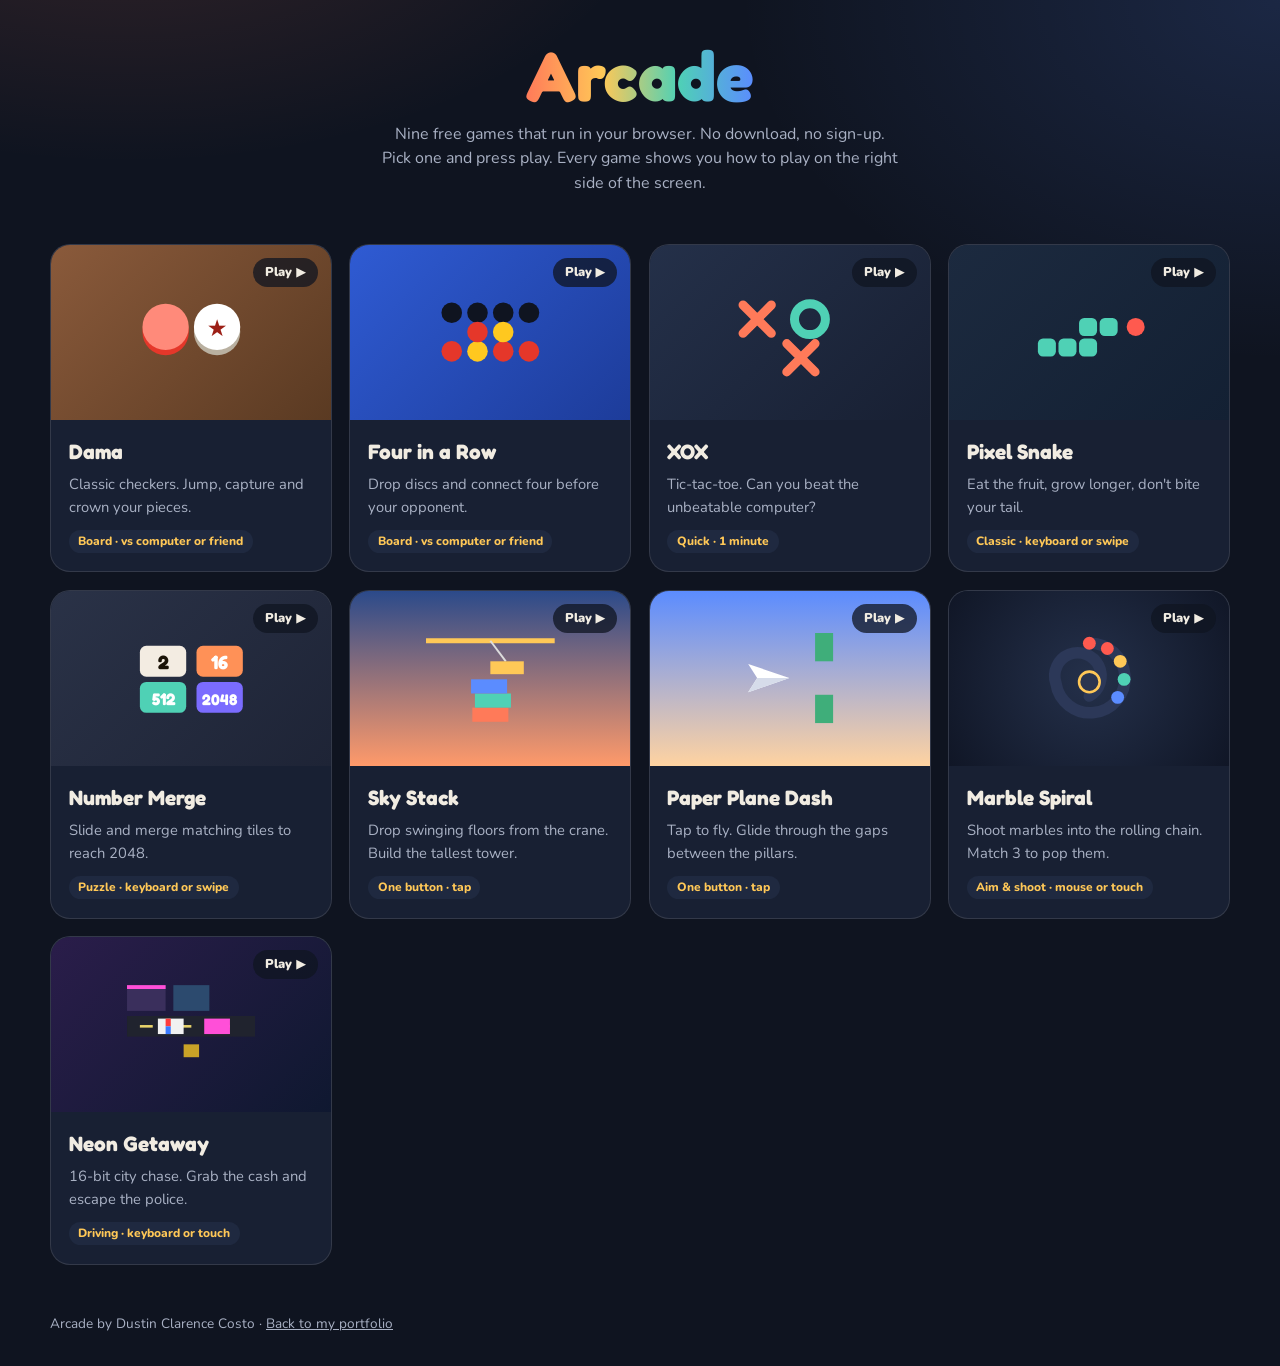
==== index.html @ 762856e3 "Add Arcade: nine browser games Dama, Four in a Row, XOX, Pixel Snake, Number Merge, Sky Stack, Paper" ====
<!doctype html>
<html lang="en">
  <head>
    <meta charset="UTF-8" />
    <meta name="viewport" content="width=device-width, initial-scale=1.0" />
    <title>Arcade · 9 browser games by Dustin Clarence Costo</title>
    <meta name="description" content="Nine free browser games: Dama, Four in a Row, XOX, Pixel Snake, Number Merge, Sky Stack, Paper Plane Dash, Marble Spiral and Neon Getaway. No download needed." />
    <link rel="icon" href="favicon.svg" type="image/svg+xml" />
    <link rel="preconnect" href="https://fonts.googleapis.com" />
    <link rel="preconnect" href="https://fonts.gstatic.com" crossorigin />
    <link href="https://fonts.googleapis.com/css2?family=Fredoka:wght@500;600;700&family=Nunito:wght@500;700;800;900&display=swap" rel="stylesheet" />
    <link rel="stylesheet" href="shared.css" />
    <style>
      .hero { padding: 2.5rem 0 1rem; text-align: center; }
      .hero h1 { font-family: var(--display); font-size: clamp(2.6rem, 8vw, 4.4rem); line-height: 1; }
      .hero h1 span { background: linear-gradient(90deg, var(--accent), var(--gold), var(--teal), var(--blue)); -webkit-background-clip: text; background-clip: text; color: transparent; }
      .hero p { color: var(--muted); margin: 0.7rem auto 0; max-width: 52ch; }
      .games { display: grid; grid-template-columns: repeat(auto-fill, minmax(250px, 1fr)); gap: 1.1rem; list-style: none; margin: 2rem 0 3rem; padding: 0; }
      .game { position: relative; display: flex; flex-direction: column; border-radius: 20px; overflow: hidden; background: var(--card); border: 1px solid var(--line); text-decoration: none; color: inherit; transition: transform 0.25s, border-color 0.25s, box-shadow 0.25s; }
      .game:hover, .game:focus-visible { transform: translateY(-4px); border-color: var(--accent); box-shadow: 0 24px 40px -24px #000; }
      .game__art { display: grid; place-items: center; aspect-ratio: 16 / 10; background: var(--c1); }
      .game__art svg { width: 46%; height: auto; }
      .game__body { padding: 1rem 1.1rem 1.15rem; display: grid; gap: 0.3rem; }
      .game__body h2 { font-family: var(--display); font-size: 1.3rem; }
      .game__body p { color: var(--muted); font-size: 0.92rem; }
      .tag { justify-self: start; margin-top: 0.4rem; padding: 0.15rem 0.6rem; border-radius: 999px; font-size: 0.75rem; font-weight: 800; background: var(--card-2); color: var(--gold); }
      .play { position: absolute; top: 0.8rem; right: 0.8rem; padding: 0.3rem 0.75rem; border-radius: 999px; background: rgba(15, 20, 32, 0.75); font-weight: 900; font-size: 0.8rem; }
    </style>
  </head>
  <body>
    <main class="wrap">
      <header class="hero">
        <h1><span>Arcade</span></h1>
        <p>Nine free games that run in your browser. No download, no sign-up. Pick one and press play. Every game shows you how to play on the right side of the screen.</p>
      </header>
      <ul class="games">
        <li><a class="game" href="dama/" style="--c1: linear-gradient(135deg,#8a5a3b,#5a3a22)"><span class="play">Play ▶</span><div class="game__art"><svg viewBox="0 0 100 70" aria-hidden="true"><circle cx="30" cy="35" r="18" fill="#e5372a"/><circle cx="30" cy="31" r="18" fill="#ff8a7a"/><circle cx="70" cy="35" r="18" fill="#b9b0a0"/><circle cx="70" cy="31" r="18" fill="#fff"/><text x="70" y="38" font-size="18" text-anchor="middle" fill="#9c1f16">★</text></svg></div><div class="game__body"><h2>Dama</h2><p>Classic checkers. Jump, capture and crown your pieces.</p><span class="tag">Board · vs computer or friend</span></div></a></li>
        <li><a class="game" href="four-in-a-row/" style="--c1: linear-gradient(135deg,#2f5bd3,#1d3c9a)"><span class="play">Play ▶</span><div class="game__art"><svg viewBox="0 0 100 70" aria-hidden="true"><g fill="#0f1420"><circle cx="20" cy="20" r="8"/><circle cx="40" cy="20" r="8"/><circle cx="60" cy="20" r="8"/><circle cx="80" cy="20" r="8"/></g><circle cx="20" cy="50" r="8" fill="#e5372a"/><circle cx="40" cy="50" r="8" fill="#ffc81f"/><circle cx="60" cy="50" r="8" fill="#e5372a"/><circle cx="80" cy="50" r="8" fill="#e5372a"/><circle cx="40" cy="35" r="8" fill="#e5372a"/><circle cx="60" cy="35" r="8" fill="#ffc81f"/></svg></div><div class="game__body"><h2>Four in a Row</h2><p>Drop discs and connect four before your opponent.</p><span class="tag">Board · vs computer or friend</span></div></a></li>
        <li><a class="game" href="xox/" style="--c1: linear-gradient(135deg,#243049,#182033)"><span class="play">Play ▶</span><div class="game__art"><svg viewBox="0 0 100 70" aria-hidden="true" fill="none" stroke-linecap="round" stroke-width="7"><path d="M14 14 36 36M36 14 14 36" stroke="#ff7a59"/><circle cx="66" cy="25" r="12" stroke="#4fd1b5"/><path d="M48 44 70 66M70 44 48 66" stroke="#ff7a59"/></svg></div><div class="game__body"><h2>XOX</h2><p>Tic-tac-toe. Can you beat the unbeatable computer?</p><span class="tag">Quick · 1 minute</span></div></a></li>
        <li><a class="game" href="snake/" style="--c1: linear-gradient(135deg,#1c2a3f,#132033)"><span class="play">Play ▶</span><div class="game__art"><svg viewBox="0 0 100 70" aria-hidden="true"><g fill="#4fd1b5"><rect x="10" y="40" width="14" height="14" rx="4"/><rect x="26" y="40" width="14" height="14" rx="4"/><rect x="42" y="40" width="14" height="14" rx="4"/><rect x="42" y="24" width="14" height="14" rx="4"/><rect x="58" y="24" width="14" height="14" rx="4"/></g><circle cx="86" cy="31" r="7" fill="#ff5a4f"/></svg></div><div class="game__body"><h2>Pixel Snake</h2><p>Eat the fruit, grow longer, don't bite your tail.</p><span class="tag">Classic · keyboard or swipe</span></div></a></li>
        <li><a class="game" href="number-merge/" style="--c1: linear-gradient(135deg,#2a3247,#1e2436)"><span class="play">Play ▶</span><div class="game__art"><svg viewBox="0 0 100 70" aria-hidden="true" font-family="Fredoka, sans-serif" font-weight="700" text-anchor="middle"><rect x="10" y="10" width="36" height="24" rx="5" fill="#f3ece2"/><text x="28" y="28" font-size="15" fill="#1b1408">2</text><rect x="54" y="10" width="36" height="24" rx="5" fill="#ff9157"/><text x="72" y="28" font-size="15" fill="#fff">16</text><rect x="10" y="38" width="36" height="24" rx="5" fill="#4fd1b5"/><text x="28" y="56" font-size="13" fill="#fff">512</text><rect x="54" y="38" width="36" height="24" rx="5" fill="#7b6cff"/><text x="72" y="56" font-size="12" fill="#fff">2048</text></svg></div><div class="game__body"><h2>Number Merge</h2><p>Slide and merge matching tiles to reach 2048.</p><span class="tag">Puzzle · keyboard or swipe</span></div></a></li>
        <li><a class="game" href="sky-stack/" style="--c1: linear-gradient(180deg,#2b4a8a,#ff9a6a)"><span class="play">Play ▶</span><div class="game__art"><svg viewBox="0 0 100 70" aria-hidden="true"><path d="M0 6h100" stroke="#ffc857" stroke-width="4"/><path d="M50 6 62 22" stroke="#ddd" stroke-width="1.5"/><rect x="50" y="22" width="26" height="10" fill="#ffc857"/><rect x="36" y="58" width="28" height="11" fill="#ff7a59"/><rect x="38" y="47" width="28" height="11" fill="#4fd1b5"/><rect x="35" y="36" width="28" height="11" fill="#5b8cff"/></svg></div><div class="game__body"><h2>Sky Stack</h2><p>Drop swinging floors from the crane. Build the tallest tower.</p><span class="tag">One button · tap</span></div></a></li>
        <li><a class="game" href="paper-plane/" style="--c1: linear-gradient(180deg,#5b8cff,#ffd3a1)"><span class="play">Play ▶</span><div class="game__art"><svg viewBox="0 0 100 70" aria-hidden="true"><rect x="70" y="0" width="14" height="22" fill="#3fae7a"/><rect x="70" y="48" width="14" height="22" fill="#3fae7a"/><path d="M50 35 18 24 25 35 18 46Z" fill="#fff"/><path d="M50 35 25 35 18 46Z" fill="#d6dcea"/></svg></div><div class="game__body"><h2>Paper Plane Dash</h2><p>Tap to fly. Glide through the gaps between the pillars.</p><span class="tag">One button · tap</span></div></a></li>
        <li><a class="game" href="marble-spiral/" style="--c1: radial-gradient(circle,#24304a,#101626)"><span class="play">Play ▶</span><div class="game__art"><svg viewBox="0 0 100 70" aria-hidden="true"><path d="M50 8a27 27 0 1 1-26 31 18 18 0 1 1 26 10" fill="none" stroke="#2c3858" stroke-width="9" stroke-linecap="round"/><g><circle cx="50" cy="8" r="5" fill="#ff5a4f"/><circle cx="64" cy="12" r="5" fill="#ff5a4f"/><circle cx="74" cy="22" r="5" fill="#ffc857"/><circle cx="77" cy="36" r="5" fill="#4fd1b5"/><circle cx="72" cy="50" r="5" fill="#5b8cff"/></g><circle cx="50" cy="38" r="8" fill="#2a3550" stroke="#ffc857" stroke-width="2"/></svg></div><div class="game__body"><h2>Marble Spiral</h2><p>Shoot marbles into the rolling chain. Match 3 to pop them.</p><span class="tag">Aim &amp; shoot · mouse or touch</span></div></a></li>
        <li><a class="game" href="neon-getaway/" style="--c1: linear-gradient(135deg,#2a1d4a,#0f1830)"><span class="play">Play ▶</span><div class="game__art"><svg viewBox="0 0 100 70" aria-hidden="true"><rect x="0" y="28" width="100" height="16" fill="#20232e"/><rect x="10" y="35" width="10" height="2" fill="#e8d36a"/><rect x="40" y="35" width="10" height="2" fill="#e8d36a"/><rect x="70" y="35" width="10" height="2" fill="#e8d36a"/><rect x="0" y="4" width="30" height="20" fill="#3a2f5c"/><rect x="36" y="4" width="28" height="20" fill="#2c4a6e"/><rect x="0" y="4" width="30" height="3" fill="#ff4fd8"/><rect x="60" y="30" width="20" height="12" fill="#ff4fd8"/><rect x="24" y="30" width="20" height="12" fill="#f1f1f1"/><rect x="30" y="30" width="4" height="6" fill="#ff3b3b"/><rect x="30" y="36" width="4" height="6" fill="#3b7bff"/><rect x="44" y="50" width="12" height="10" fill="#c9a227"/></svg></div><div class="game__body"><h2>Neon Getaway</h2><p>16-bit city chase. Grab the cash and escape the police.</p><span class="tag">Driving · keyboard or touch</span></div></a></li>
      </ul>
    </main>
    <footer class="wrap foot">Arcade by Dustin Clarence Costo · <a href="https://dustinclarence.github.io/portfolio/" style="color: inherit">Back to my portfolio</a></footer>
  </body>
</html>
---- shared.css ----
/* Arcade — shared look for every game page */
:root {
  --bg: #0f1420;
  --bg-2: #141b2b;
  --card: #182033;
  --card-2: #1f2940;
  --text: #f1ece2;
  --muted: #a9b1c4;
  --line: rgba(241, 236, 226, 0.12);
  --accent: #ff7a59;
  --gold: #ffc857;
  --teal: #4fd1b5;
  --blue: #5b8cff;
  --pink: #ff6b9a;
  --focus: #ffd166;
  --radius: 16px;
  --sans: 'Nunito', system-ui, -apple-system, 'Segoe UI', Roboto, Arial, sans-serif;
  --display: 'Fredoka', 'Nunito', system-ui, sans-serif;
}

* { box-sizing: border-box; }
html, body { margin: 0; }
body {
  min-height: 100vh;
  font-family: var(--sans);
  font-size: 1rem;
  line-height: 1.55;
  color: var(--text);
  background:
    radial-gradient(900px 500px at 10% -10%, rgba(255, 122, 89, 0.16), transparent 60%),
    radial-gradient(900px 600px at 100% 0%, rgba(91, 140, 255, 0.16), transparent 60%),
    var(--bg);
}
h1, h2, h3, p { margin: 0; }
button { font: inherit; color: inherit; cursor: pointer; }
:focus-visible { outline: 3px solid var(--focus); outline-offset: 3px; border-radius: 6px; }
.visually-hidden { position: absolute !important; width: 1px; height: 1px; overflow: hidden; clip: rect(0 0 0 0); white-space: nowrap; }
.wrap { width: min(100% - 2rem, 1180px); margin-inline: auto; }

/* ---------- Top bar ---------- */
.top { padding: 1.1rem 0 0.4rem; }
.top__row { display: flex; flex-wrap: wrap; align-items: center; justify-content: space-between; gap: 0.75rem; }
.back {
  display: inline-flex; align-items: center; gap: 0.45rem;
  padding: 0.5rem 0.95rem; border-radius: 999px;
  border: 1px solid var(--line); background: var(--card);
  color: var(--text); text-decoration: none; font-weight: 700; font-size: 0.92rem;
  transition: border-color 0.2s, transform 0.2s;
}
.back:hover { border-color: var(--accent); transform: translateX(-2px); }
.title { margin-top: 1rem; font-family: var(--display); font-weight: 700; font-size: clamp(2rem, 5vw, 3rem); letter-spacing: 0.01em; line-height: 1.05; }
.title span { color: var(--accent); }
.tagline { margin-top: 0.35rem; color: var(--muted); max-width: 60ch; }

/* ---------- Layout ---------- */
.layout { display: grid; grid-template-columns: minmax(0, 1fr) 330px; gap: 1.5rem; align-items: start; padding: 1.25rem 0 2.5rem; }
@media (max-width: 900px) { .layout { grid-template-columns: 1fr; } }
.stage { display: flex; flex-direction: column; align-items: center; gap: 0.85rem; min-width: 0; }

/* status bar above the board */
.hud { display: flex; flex-wrap: wrap; justify-content: center; gap: 0.5rem; width: 100%; }
.chip { display: inline-flex; align-items: baseline; gap: 0.4rem; padding: 0.45rem 0.9rem; border-radius: 999px; background: var(--card); border: 1px solid var(--line); font-weight: 700; }
.chip span { font-size: 0.75rem; text-transform: uppercase; letter-spacing: 0.08em; color: var(--muted); }
.chip b { font-family: var(--display); font-size: 1.15rem; }
.status { width: 100%; text-align: center; padding: 0.7rem 1rem; border-radius: 12px; background: var(--card); border: 1px solid var(--line); font-weight: 800; font-size: 1.05rem; }
.status.win { border-color: var(--teal); color: var(--teal); }
.status.lose { border-color: var(--accent); color: var(--accent); }

/* game canvas / board frame */
.screen { position: relative; width: 100%; max-width: 640px; border-radius: 20px; overflow: hidden; border: 1px solid var(--line); background: var(--bg-2); box-shadow: 0 30px 70px -35px #000; touch-action: none; }
.screen canvas { display: block; width: 100%; height: auto; }

/* start / game-over overlay */
.overlay { position: absolute; inset: 0; display: grid; place-content: center; justify-items: center; gap: 0.8rem; padding: 1.5rem; text-align: center; background: rgba(10, 13, 22, 0.78); backdrop-filter: blur(3px); }
.overlay[hidden] { display: none; }
.overlay h2 { font-family: var(--display); font-size: clamp(1.7rem, 5vw, 2.4rem); }
.overlay p { color: var(--muted); max-width: 32ch; }
.overlay .big { font-family: var(--display); font-size: 1.4rem; color: var(--gold); }

/* ---------- Side panel ---------- */
.panel { display: flex; flex-direction: column; gap: 1rem; }
.card { background: var(--card); border: 1px solid var(--line); border-radius: var(--radius); padding: 1.1rem 1.2rem; }
.card h2 { font-family: var(--display); font-size: 1.15rem; margin-bottom: 0.7rem; }
.steps { margin: 0; padding-left: 1.2rem; display: grid; gap: 0.45rem; }
.steps li::marker { color: var(--accent); font-weight: 800; }
.keys { display: grid; gap: 0.45rem; margin: 0; }
.keys div { display: flex; justify-content: space-between; gap: 0.75rem; align-items: center; font-size: 0.93rem; }
.keys dt { color: var(--muted); }
.keys dd { margin: 0; text-align: right; }
kbd { display: inline-block; min-width: 1.7rem; padding: 0.1rem 0.45rem; border-radius: 6px; border: 1px solid var(--line); border-bottom-width: 3px; background: var(--card-2); font-family: inherit; font-size: 0.85rem; font-weight: 800; text-align: center; color: var(--text); }

/* ---------- Buttons ---------- */
.btn { display: inline-flex; align-items: center; justify-content: center; gap: 0.4rem; min-height: 2.75rem; padding: 0.5rem 1.15rem; border-radius: 12px; border: 1px solid var(--line); background: var(--card-2); font-weight: 800; transition: transform 0.15s, background-color 0.2s, border-color 0.2s; }
.btn:hover { border-color: var(--accent); transform: translateY(-1px); }
.btn:active { transform: translateY(1px); }
.btn--primary { background: linear-gradient(135deg, var(--accent), #ff9a5a); border-color: transparent; color: #1b1208; box-shadow: 0 10px 24px -12px var(--accent); }
.btn--wide { width: 100%; }
.row { display: flex; flex-wrap: wrap; gap: 0.5rem; }
.seg { display: grid; grid-auto-flow: column; grid-auto-columns: 1fr; gap: 0.3rem; padding: 0.3rem; border-radius: 12px; background: var(--bg-2); border: 1px solid var(--line); }
.seg button { min-height: 2.4rem; border: 0; border-radius: 9px; background: transparent; font-weight: 800; font-size: 0.9rem; color: var(--muted); }
.seg button[aria-pressed='true'] { background: var(--card-2); color: var(--text); box-shadow: inset 0 -3px 0 var(--accent); }
.field { display: grid; gap: 0.35rem; margin-bottom: 0.8rem; }
.field > span { font-size: 0.8rem; font-weight: 800; color: var(--muted); text-transform: uppercase; letter-spacing: 0.08em; }

/* on-screen touch pad */
.pad { display: none; grid-template-columns: repeat(3, 3.6rem); grid-template-rows: repeat(2, 3.6rem); gap: 0.4rem; justify-content: center; }
.pad button { border-radius: 14px; border: 1px solid var(--line); background: var(--card); font-size: 1.4rem; font-weight: 900; touch-action: manipulation; user-select: none; }
.pad button:active, .pad button.down { background: var(--card-2); border-color: var(--accent); }
.pad .up { grid-column: 2; grid-row: 1; }
.pad .left { grid-column: 1; grid-row: 2; }
.pad .down-btn { grid-column: 2; grid-row: 2; }
.pad .right { grid-column: 3; grid-row: 2; }
@media (hover: none), (max-width: 900px) { .pad { display: grid; } }

.foot { padding: 0 0 2rem; color: var(--muted); font-size: 0.85rem; }

@media (prefers-reduced-motion: reduce) { * { transition: none !important; animation: none !important; } }
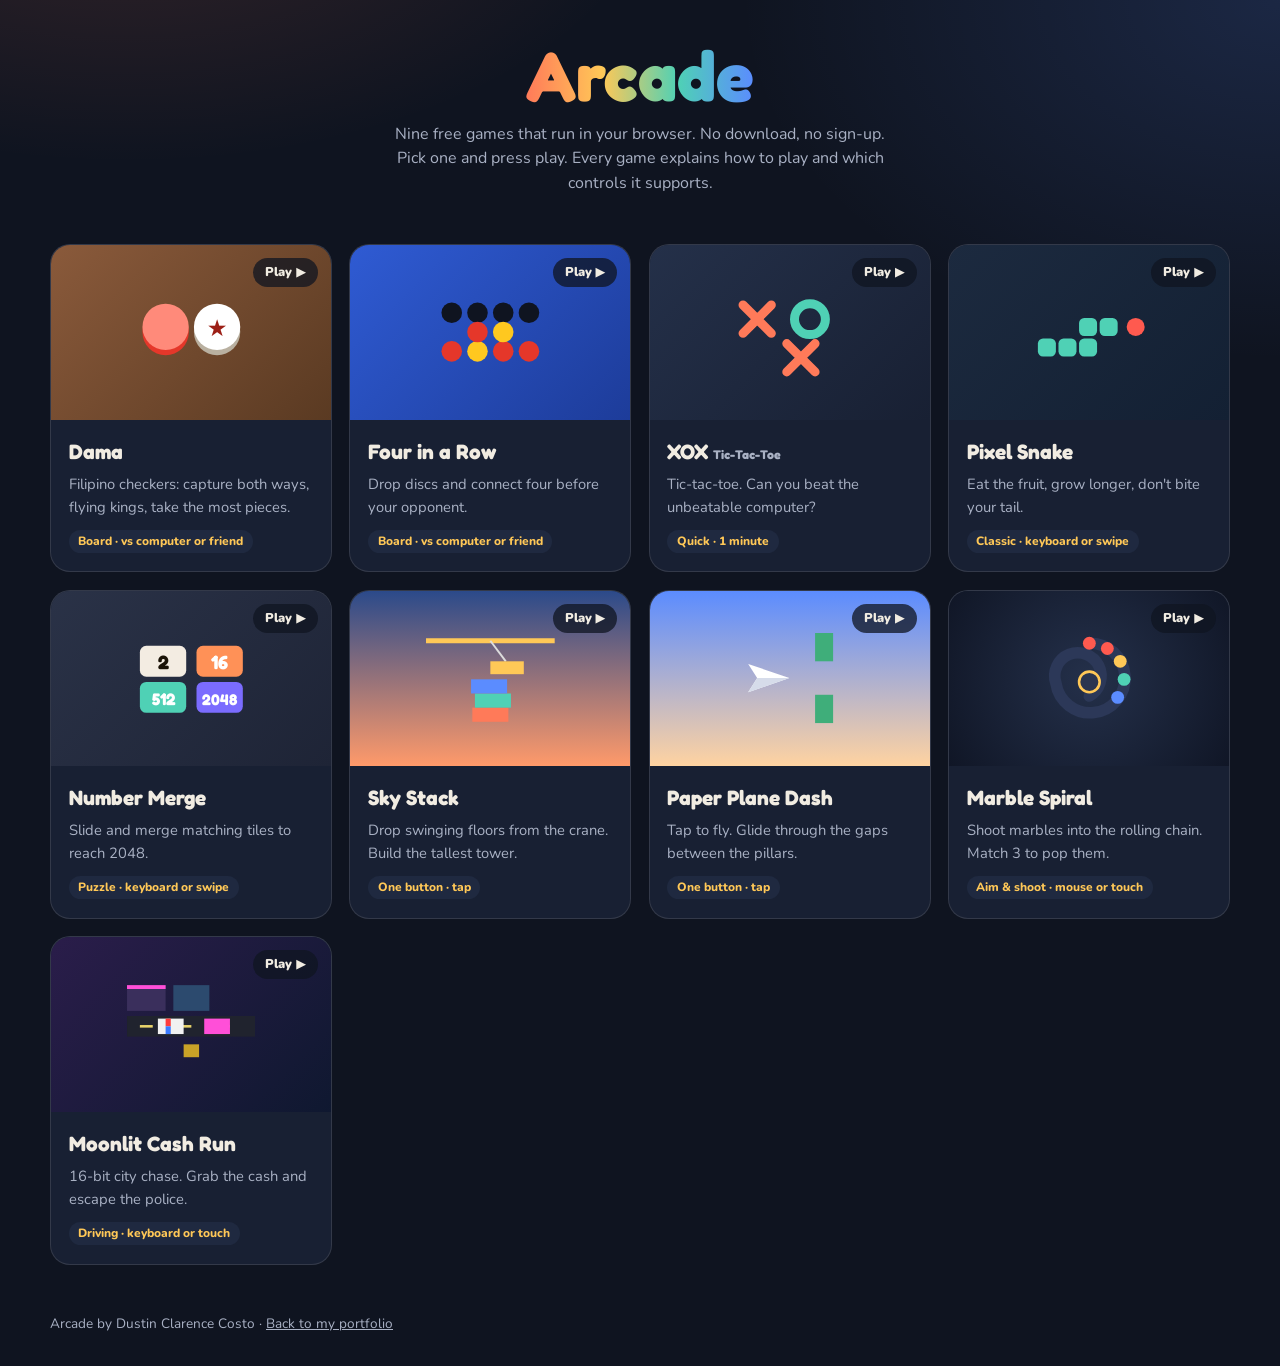
==== commit 92234512: "Filipino Dama rules, rename city chase to Moonlit Cash Run, clearer titles - Dama: men capture both " ====
--- a/index.html
+++ b/index.html
@@ -4,7 +4,7 @@
     <meta charset="UTF-8" />
     <meta name="viewport" content="width=device-width, initial-scale=1.0" />
     <title>Arcade · 9 browser games by Dustin Clarence Costo</title>
-    <meta name="description" content="Nine free browser games: Dama, Four in a Row, XOX, Pixel Snake, Number Merge, Sky Stack, Paper Plane Dash, Marble Spiral and Neon Getaway. No download needed." />
+    <meta name="description" content="Nine free browser games: Dama (Filipino checkers), Four in a Row, XOX (tic-tac-toe), Pixel Snake, Number Merge, Sky Stack, Paper Plane Dash, Marble Spiral and Moonlit Cash Run. No download needed." />
     <link rel="icon" href="favicon.svg" type="image/svg+xml" />
     <link rel="preconnect" href="https://fonts.googleapis.com" />
     <link rel="preconnect" href="https://fonts.gstatic.com" crossorigin />
@@ -31,18 +31,18 @@
     <main class="wrap">
       <header class="hero">
         <h1><span>Arcade</span></h1>
-        <p>Nine free games that run in your browser. No download, no sign-up. Pick one and press play. Every game shows you how to play on the right side of the screen.</p>
+        <p>Nine free games that run in your browser. No download, no sign-up. Pick one and press play. Every game explains how to play and which controls it supports.</p>
       </header>
       <ul class="games">
-        <li><a class="game" href="dama/" style="--c1: linear-gradient(135deg,#8a5a3b,#5a3a22)"><span class="play">Play ▶</span><div class="game__art"><svg viewBox="0 0 100 70" aria-hidden="true"><circle cx="30" cy="35" r="18" fill="#e5372a"/><circle cx="30" cy="31" r="18" fill="#ff8a7a"/><circle cx="70" cy="35" r="18" fill="#b9b0a0"/><circle cx="70" cy="31" r="18" fill="#fff"/><text x="70" y="38" font-size="18" text-anchor="middle" fill="#9c1f16">★</text></svg></div><div class="game__body"><h2>Dama</h2><p>Classic checkers. Jump, capture and crown your pieces.</p><span class="tag">Board · vs computer or friend</span></div></a></li>
+        <li><a class="game" href="dama/" style="--c1: linear-gradient(135deg,#8a5a3b,#5a3a22)"><span class="play">Play ▶</span><div class="game__art"><svg viewBox="0 0 100 70" aria-hidden="true"><circle cx="30" cy="35" r="18" fill="#e5372a"/><circle cx="30" cy="31" r="18" fill="#ff8a7a"/><circle cx="70" cy="35" r="18" fill="#b9b0a0"/><circle cx="70" cy="31" r="18" fill="#fff"/><text x="70" y="38" font-size="18" text-anchor="middle" fill="#9c1f16">★</text></svg></div><div class="game__body"><h2>Dama</h2><p>Filipino checkers: capture both ways, flying kings, take the most pieces.</p><span class="tag">Board · vs computer or friend</span></div></a></li>
         <li><a class="game" href="four-in-a-row/" style="--c1: linear-gradient(135deg,#2f5bd3,#1d3c9a)"><span class="play">Play ▶</span><div class="game__art"><svg viewBox="0 0 100 70" aria-hidden="true"><g fill="#0f1420"><circle cx="20" cy="20" r="8"/><circle cx="40" cy="20" r="8"/><circle cx="60" cy="20" r="8"/><circle cx="80" cy="20" r="8"/></g><circle cx="20" cy="50" r="8" fill="#e5372a"/><circle cx="40" cy="50" r="8" fill="#ffc81f"/><circle cx="60" cy="50" r="8" fill="#e5372a"/><circle cx="80" cy="50" r="8" fill="#e5372a"/><circle cx="40" cy="35" r="8" fill="#e5372a"/><circle cx="60" cy="35" r="8" fill="#ffc81f"/></svg></div><div class="game__body"><h2>Four in a Row</h2><p>Drop discs and connect four before your opponent.</p><span class="tag">Board · vs computer or friend</span></div></a></li>
-        <li><a class="game" href="xox/" style="--c1: linear-gradient(135deg,#243049,#182033)"><span class="play">Play ▶</span><div class="game__art"><svg viewBox="0 0 100 70" aria-hidden="true" fill="none" stroke-linecap="round" stroke-width="7"><path d="M14 14 36 36M36 14 14 36" stroke="#ff7a59"/><circle cx="66" cy="25" r="12" stroke="#4fd1b5"/><path d="M48 44 70 66M70 44 48 66" stroke="#ff7a59"/></svg></div><div class="game__body"><h2>XOX</h2><p>Tic-tac-toe. Can you beat the unbeatable computer?</p><span class="tag">Quick · 1 minute</span></div></a></li>
+        <li><a class="game" href="xox/" style="--c1: linear-gradient(135deg,#243049,#182033)"><span class="play">Play ▶</span><div class="game__art"><svg viewBox="0 0 100 70" aria-hidden="true" fill="none" stroke-linecap="round" stroke-width="7"><path d="M14 14 36 36M36 14 14 36" stroke="#ff7a59"/><circle cx="66" cy="25" r="12" stroke="#4fd1b5"/><path d="M48 44 70 66M70 44 48 66" stroke="#ff7a59"/></svg></div><div class="game__body"><h2>XOX <small style="font-size:.6em;color:var(--muted)">Tic-Tac-Toe</small></h2><p>Tic-tac-toe. Can you beat the unbeatable computer?</p><span class="tag">Quick · 1 minute</span></div></a></li>
         <li><a class="game" href="snake/" style="--c1: linear-gradient(135deg,#1c2a3f,#132033)"><span class="play">Play ▶</span><div class="game__art"><svg viewBox="0 0 100 70" aria-hidden="true"><g fill="#4fd1b5"><rect x="10" y="40" width="14" height="14" rx="4"/><rect x="26" y="40" width="14" height="14" rx="4"/><rect x="42" y="40" width="14" height="14" rx="4"/><rect x="42" y="24" width="14" height="14" rx="4"/><rect x="58" y="24" width="14" height="14" rx="4"/></g><circle cx="86" cy="31" r="7" fill="#ff5a4f"/></svg></div><div class="game__body"><h2>Pixel Snake</h2><p>Eat the fruit, grow longer, don't bite your tail.</p><span class="tag">Classic · keyboard or swipe</span></div></a></li>
         <li><a class="game" href="number-merge/" style="--c1: linear-gradient(135deg,#2a3247,#1e2436)"><span class="play">Play ▶</span><div class="game__art"><svg viewBox="0 0 100 70" aria-hidden="true" font-family="Fredoka, sans-serif" font-weight="700" text-anchor="middle"><rect x="10" y="10" width="36" height="24" rx="5" fill="#f3ece2"/><text x="28" y="28" font-size="15" fill="#1b1408">2</text><rect x="54" y="10" width="36" height="24" rx="5" fill="#ff9157"/><text x="72" y="28" font-size="15" fill="#fff">16</text><rect x="10" y="38" width="36" height="24" rx="5" fill="#4fd1b5"/><text x="28" y="56" font-size="13" fill="#fff">512</text><rect x="54" y="38" width="36" height="24" rx="5" fill="#7b6cff"/><text x="72" y="56" font-size="12" fill="#fff">2048</text></svg></div><div class="game__body"><h2>Number Merge</h2><p>Slide and merge matching tiles to reach 2048.</p><span class="tag">Puzzle · keyboard or swipe</span></div></a></li>
         <li><a class="game" href="sky-stack/" style="--c1: linear-gradient(180deg,#2b4a8a,#ff9a6a)"><span class="play">Play ▶</span><div class="game__art"><svg viewBox="0 0 100 70" aria-hidden="true"><path d="M0 6h100" stroke="#ffc857" stroke-width="4"/><path d="M50 6 62 22" stroke="#ddd" stroke-width="1.5"/><rect x="50" y="22" width="26" height="10" fill="#ffc857"/><rect x="36" y="58" width="28" height="11" fill="#ff7a59"/><rect x="38" y="47" width="28" height="11" fill="#4fd1b5"/><rect x="35" y="36" width="28" height="11" fill="#5b8cff"/></svg></div><div class="game__body"><h2>Sky Stack</h2><p>Drop swinging floors from the crane. Build the tallest tower.</p><span class="tag">One button · tap</span></div></a></li>
         <li><a class="game" href="paper-plane/" style="--c1: linear-gradient(180deg,#5b8cff,#ffd3a1)"><span class="play">Play ▶</span><div class="game__art"><svg viewBox="0 0 100 70" aria-hidden="true"><rect x="70" y="0" width="14" height="22" fill="#3fae7a"/><rect x="70" y="48" width="14" height="22" fill="#3fae7a"/><path d="M50 35 18 24 25 35 18 46Z" fill="#fff"/><path d="M50 35 25 35 18 46Z" fill="#d6dcea"/></svg></div><div class="game__body"><h2>Paper Plane Dash</h2><p>Tap to fly. Glide through the gaps between the pillars.</p><span class="tag">One button · tap</span></div></a></li>
         <li><a class="game" href="marble-spiral/" style="--c1: radial-gradient(circle,#24304a,#101626)"><span class="play">Play ▶</span><div class="game__art"><svg viewBox="0 0 100 70" aria-hidden="true"><path d="M50 8a27 27 0 1 1-26 31 18 18 0 1 1 26 10" fill="none" stroke="#2c3858" stroke-width="9" stroke-linecap="round"/><g><circle cx="50" cy="8" r="5" fill="#ff5a4f"/><circle cx="64" cy="12" r="5" fill="#ff5a4f"/><circle cx="74" cy="22" r="5" fill="#ffc857"/><circle cx="77" cy="36" r="5" fill="#4fd1b5"/><circle cx="72" cy="50" r="5" fill="#5b8cff"/></g><circle cx="50" cy="38" r="8" fill="#2a3550" stroke="#ffc857" stroke-width="2"/></svg></div><div class="game__body"><h2>Marble Spiral</h2><p>Shoot marbles into the rolling chain. Match 3 to pop them.</p><span class="tag">Aim &amp; shoot · mouse or touch</span></div></a></li>
-        <li><a class="game" href="neon-getaway/" style="--c1: linear-gradient(135deg,#2a1d4a,#0f1830)"><span class="play">Play ▶</span><div class="game__art"><svg viewBox="0 0 100 70" aria-hidden="true"><rect x="0" y="28" width="100" height="16" fill="#20232e"/><rect x="10" y="35" width="10" height="2" fill="#e8d36a"/><rect x="40" y="35" width="10" height="2" fill="#e8d36a"/><rect x="70" y="35" width="10" height="2" fill="#e8d36a"/><rect x="0" y="4" width="30" height="20" fill="#3a2f5c"/><rect x="36" y="4" width="28" height="20" fill="#2c4a6e"/><rect x="0" y="4" width="30" height="3" fill="#ff4fd8"/><rect x="60" y="30" width="20" height="12" fill="#ff4fd8"/><rect x="24" y="30" width="20" height="12" fill="#f1f1f1"/><rect x="30" y="30" width="4" height="6" fill="#ff3b3b"/><rect x="30" y="36" width="4" height="6" fill="#3b7bff"/><rect x="44" y="50" width="12" height="10" fill="#c9a227"/></svg></div><div class="game__body"><h2>Neon Getaway</h2><p>16-bit city chase. Grab the cash and escape the police.</p><span class="tag">Driving · keyboard or touch</span></div></a></li>
+        <li><a class="game" href="moonlit-cash-run/" style="--c1: linear-gradient(135deg,#2a1d4a,#0f1830)"><span class="play">Play ▶</span><div class="game__art"><svg viewBox="0 0 100 70" aria-hidden="true"><rect x="0" y="28" width="100" height="16" fill="#20232e"/><rect x="10" y="35" width="10" height="2" fill="#e8d36a"/><rect x="40" y="35" width="10" height="2" fill="#e8d36a"/><rect x="70" y="35" width="10" height="2" fill="#e8d36a"/><rect x="0" y="4" width="30" height="20" fill="#3a2f5c"/><rect x="36" y="4" width="28" height="20" fill="#2c4a6e"/><rect x="0" y="4" width="30" height="3" fill="#ff4fd8"/><rect x="60" y="30" width="20" height="12" fill="#ff4fd8"/><rect x="24" y="30" width="20" height="12" fill="#f1f1f1"/><rect x="30" y="30" width="4" height="6" fill="#ff3b3b"/><rect x="30" y="36" width="4" height="6" fill="#3b7bff"/><rect x="44" y="50" width="12" height="10" fill="#c9a227"/></svg></div><div class="game__body"><h2>Moonlit Cash Run</h2><p>16-bit city chase. Grab the cash and escape the police.</p><span class="tag">Driving · keyboard or touch</span></div></a></li>
       </ul>
     </main>
     <footer class="wrap foot">Arcade by Dustin Clarence Costo · <a href="https://dustinclarence.github.io/portfolio/" style="color: inherit">Back to my portfolio</a></footer>
--- a/shared.css
+++ b/shared.css
@@ -115,3 +115,5 @@
 .foot { padding: 0 0 2rem; color: var(--muted); font-size: 0.85rem; }
 
 @media (prefers-reduced-motion: reduce) { * { transition: none !important; animation: none !important; } }
+
+.subtitle { display: block; margin-top: 0.3rem; font-size: 0.42em; font-weight: 600; color: var(--muted); letter-spacing: 0.02em; }
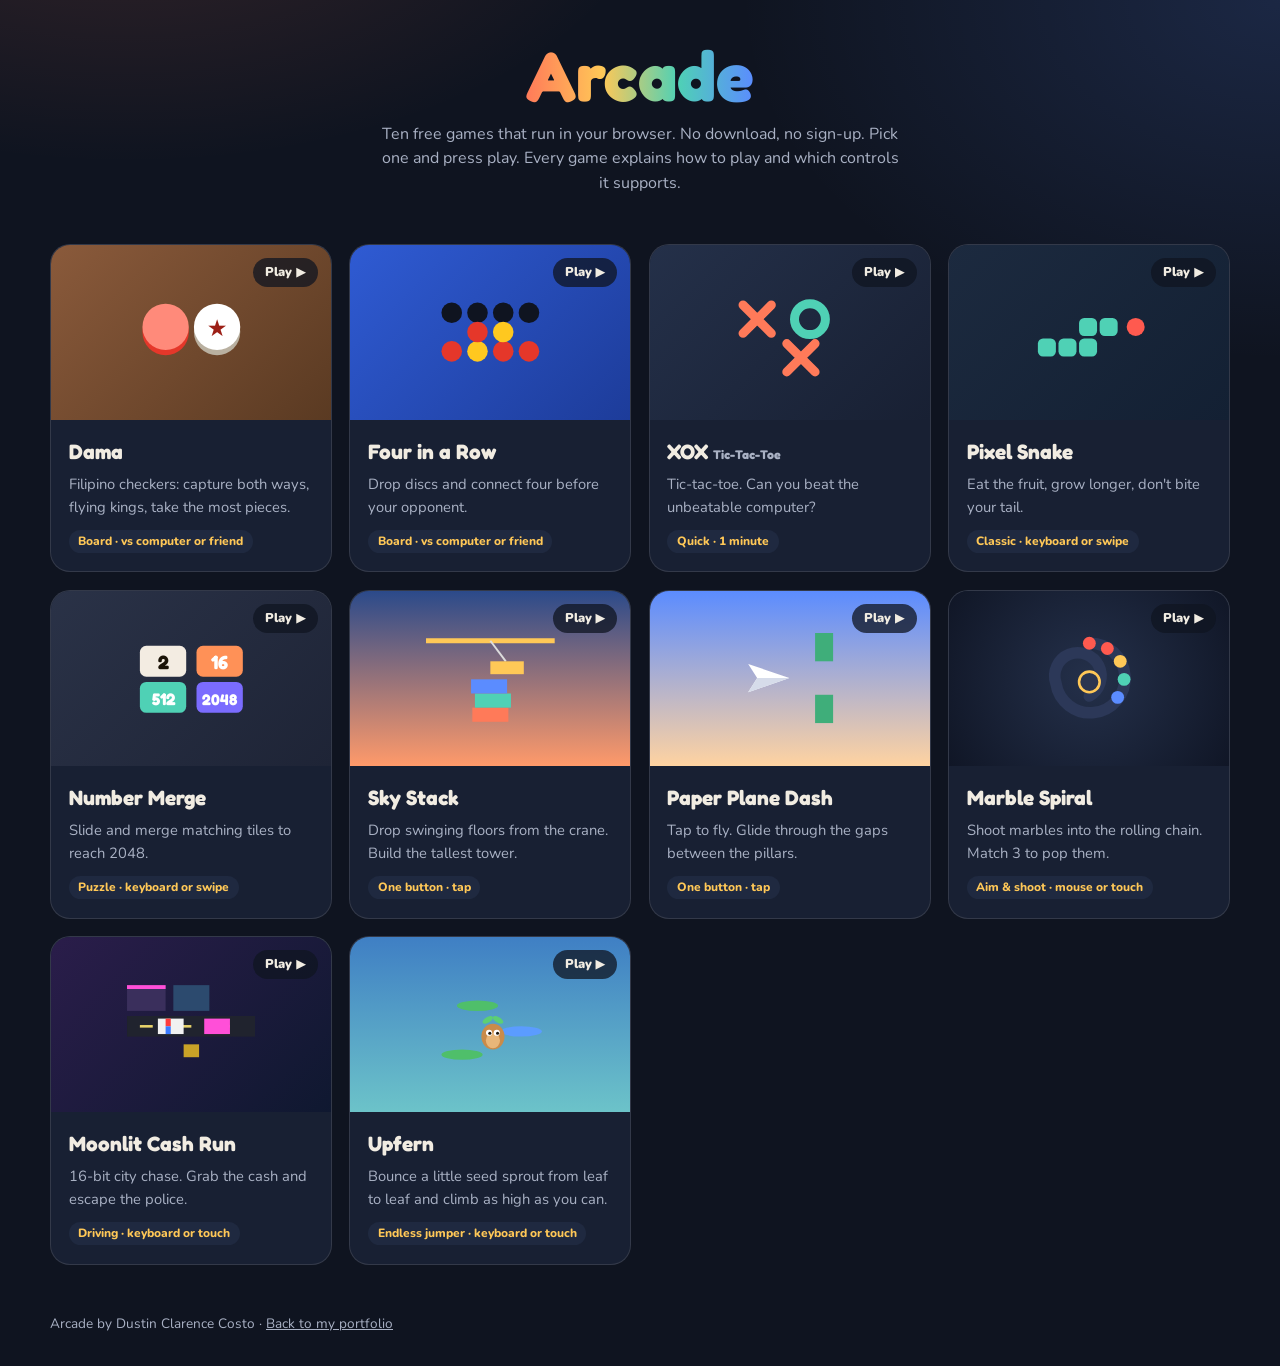
==== commit 4a0909c6: "Add Upfern, side choice, smooth move animations, Sky Stack sway, harder Paper Plane, Cash Run steeri" ====
--- a/index.html
+++ b/index.html
@@ -3,8 +3,8 @@
   <head>
     <meta charset="UTF-8" />
     <meta name="viewport" content="width=device-width, initial-scale=1.0" />
-    <title>Arcade · 9 browser games by Dustin Clarence Costo</title>
-    <meta name="description" content="Nine free browser games: Dama (Filipino checkers), Four in a Row, XOX (tic-tac-toe), Pixel Snake, Number Merge, Sky Stack, Paper Plane Dash, Marble Spiral and Moonlit Cash Run. No download needed." />
+    <title>Arcade · 10 browser games by Dustin Clarence Costo</title>
+    <meta name="description" content="Ten free browser games: Dama (Filipino checkers), Four in a Row, XOX (tic-tac-toe), Pixel Snake, Number Merge, Sky Stack, Paper Plane Dash, Marble Spiral, Moonlit Cash Run and Upfern. No download needed." />
     <link rel="icon" href="favicon.svg" type="image/svg+xml" />
     <link rel="preconnect" href="https://fonts.googleapis.com" />
     <link rel="preconnect" href="https://fonts.gstatic.com" crossorigin />
@@ -31,7 +31,7 @@
     <main class="wrap">
       <header class="hero">
         <h1><span>Arcade</span></h1>
-        <p>Nine free games that run in your browser. No download, no sign-up. Pick one and press play. Every game explains how to play and which controls it supports.</p>
+        <p>Ten free games that run in your browser. No download, no sign-up. Pick one and press play. Every game explains how to play and which controls it supports.</p>
       </header>
       <ul class="games">
         <li><a class="game" href="dama/" style="--c1: linear-gradient(135deg,#8a5a3b,#5a3a22)"><span class="play">Play ▶</span><div class="game__art"><svg viewBox="0 0 100 70" aria-hidden="true"><circle cx="30" cy="35" r="18" fill="#e5372a"/><circle cx="30" cy="31" r="18" fill="#ff8a7a"/><circle cx="70" cy="35" r="18" fill="#b9b0a0"/><circle cx="70" cy="31" r="18" fill="#fff"/><text x="70" y="38" font-size="18" text-anchor="middle" fill="#9c1f16">★</text></svg></div><div class="game__body"><h2>Dama</h2><p>Filipino checkers: capture both ways, flying kings, take the most pieces.</p><span class="tag">Board · vs computer or friend</span></div></a></li>
@@ -43,6 +43,7 @@
         <li><a class="game" href="paper-plane/" style="--c1: linear-gradient(180deg,#5b8cff,#ffd3a1)"><span class="play">Play ▶</span><div class="game__art"><svg viewBox="0 0 100 70" aria-hidden="true"><rect x="70" y="0" width="14" height="22" fill="#3fae7a"/><rect x="70" y="48" width="14" height="22" fill="#3fae7a"/><path d="M50 35 18 24 25 35 18 46Z" fill="#fff"/><path d="M50 35 25 35 18 46Z" fill="#d6dcea"/></svg></div><div class="game__body"><h2>Paper Plane Dash</h2><p>Tap to fly. Glide through the gaps between the pillars.</p><span class="tag">One button · tap</span></div></a></li>
         <li><a class="game" href="marble-spiral/" style="--c1: radial-gradient(circle,#24304a,#101626)"><span class="play">Play ▶</span><div class="game__art"><svg viewBox="0 0 100 70" aria-hidden="true"><path d="M50 8a27 27 0 1 1-26 31 18 18 0 1 1 26 10" fill="none" stroke="#2c3858" stroke-width="9" stroke-linecap="round"/><g><circle cx="50" cy="8" r="5" fill="#ff5a4f"/><circle cx="64" cy="12" r="5" fill="#ff5a4f"/><circle cx="74" cy="22" r="5" fill="#ffc857"/><circle cx="77" cy="36" r="5" fill="#4fd1b5"/><circle cx="72" cy="50" r="5" fill="#5b8cff"/></g><circle cx="50" cy="38" r="8" fill="#2a3550" stroke="#ffc857" stroke-width="2"/></svg></div><div class="game__body"><h2>Marble Spiral</h2><p>Shoot marbles into the rolling chain. Match 3 to pop them.</p><span class="tag">Aim &amp; shoot · mouse or touch</span></div></a></li>
         <li><a class="game" href="moonlit-cash-run/" style="--c1: linear-gradient(135deg,#2a1d4a,#0f1830)"><span class="play">Play ▶</span><div class="game__art"><svg viewBox="0 0 100 70" aria-hidden="true"><rect x="0" y="28" width="100" height="16" fill="#20232e"/><rect x="10" y="35" width="10" height="2" fill="#e8d36a"/><rect x="40" y="35" width="10" height="2" fill="#e8d36a"/><rect x="70" y="35" width="10" height="2" fill="#e8d36a"/><rect x="0" y="4" width="30" height="20" fill="#3a2f5c"/><rect x="36" y="4" width="28" height="20" fill="#2c4a6e"/><rect x="0" y="4" width="30" height="3" fill="#ff4fd8"/><rect x="60" y="30" width="20" height="12" fill="#ff4fd8"/><rect x="24" y="30" width="20" height="12" fill="#f1f1f1"/><rect x="30" y="30" width="4" height="6" fill="#ff3b3b"/><rect x="30" y="36" width="4" height="6" fill="#3b7bff"/><rect x="44" y="50" width="12" height="10" fill="#c9a227"/></svg></div><div class="game__body"><h2>Moonlit Cash Run</h2><p>16-bit city chase. Grab the cash and escape the police.</p><span class="tag">Driving · keyboard or touch</span></div></a></li>
+        <li><a class="game" href="upfern/" style="--c1: linear-gradient(180deg,#3f7fc4,#6cc3c9)"><span class="play">Play ▶</span><div class="game__art"><svg viewBox="0 0 100 70" aria-hidden="true"><ellipse cx="28" cy="58" rx="16" ry="4" fill="#4fbf6a"/><ellipse cx="74" cy="40" rx="16" ry="4" fill="#5b9cff"/><ellipse cx="40" cy="20" rx="16" ry="4" fill="#4fbf6a"/><ellipse cx="52" cy="44" rx="9" ry="10" fill="#c98b4a"/><ellipse cx="52" cy="47" rx="5.5" ry="6" fill="#e8b679"/><circle cx="49" cy="41" r="2.4" fill="#fff"/><circle cx="55" cy="41" r="2.4" fill="#fff"/><circle cx="49.6" cy="41.4" r="1.2" fill="#1b1408"/><circle cx="55.6" cy="41.4" r="1.2" fill="#1b1408"/><ellipse cx="48" cy="31" rx="4.5" ry="2.2" fill="#5ccf74" transform="rotate(-30 48 31)"/><ellipse cx="56" cy="31" rx="4.5" ry="2.2" fill="#5ccf74" transform="rotate(30 56 31)"/></svg></div><div class="game__body"><h2>Upfern</h2><p>Bounce a little seed sprout from leaf to leaf and climb as high as you can.</p><span class="tag">Endless jumper · keyboard or touch</span></div></a></li>
       </ul>
     </main>
     <footer class="wrap foot">Arcade by Dustin Clarence Costo · <a href="https://dustinclarence.github.io/portfolio/" style="color: inherit">Back to my portfolio</a></footer>
